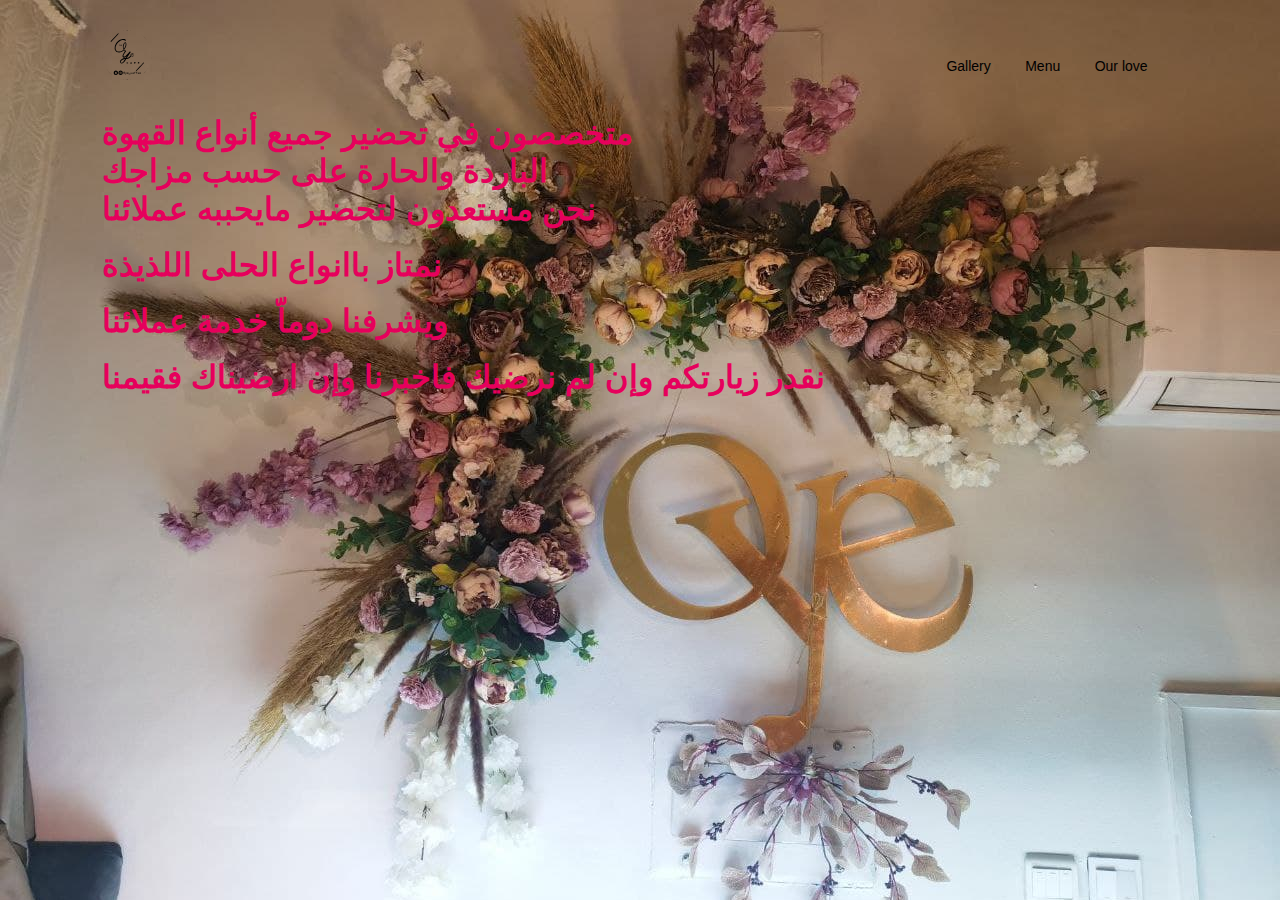
==== index.html @ 1ec8ffed "Add files via upload" ====
<!DOCTYPE html>
<html lang="ar" lang="en">
    <head>
        <meta name="viewport" content="width=device-width, initial-scale=1.0">
        <title>OYE Cafe</title>
        <link rel="stylesheet" href="AboutUs.css">
    </head>
    <body>
        <div class="container">
            <div class="navbar">
                 <a href="Oye1.html">
                <img src="tinywow_jpg_to_svg_176097.svg" class="logo">
                </a>
                <nav>
                    <ul id="menuList">
                        <li><a href="Gallery.html">Gallery</a></li>
                        <li><a href="Menu.html">Menu</a></li>
                        <li><a href="AboutUs.html">Our love</a></li>
                    </ul>
                </nav>
                <img src="menu.png" class="menu-icon" onclick="togglemenu()">
            </div>

            <section class="heading"><h1>متخصصون في تحضير جميع أنواع القهوة<br>
                الباردة والحارة على حسب مزاجك<br>نحن مستعدون لتحضير مايحببه عملائنا  <br>
            </h1></section><br>
            <section class="heading"><h1>نمتاز باانواع الحلى اللذيذة</h1></section><br>
            <section class="heading"><h1>ويشرفنا دوماّ خدمة عملائنا </h1></section><br>
            <section class="heading"><h1>نقدر زيارتكم وإن لم نرضيك فاخبرنا وإن ارضيناك فقيمنا 
            </h1></section>

            <script>
                var menuList = document.getElementById("menuList");
        
        
                menuList.style.maxHeight = "0px";
        
                function togglemenu(){
        
                    if(menuList.style.maxHeight == "0px")
                    {
                        menuList.style.maxHeight = "130px";
                    }
                    else{
                        menuList.style.maxHeight = "0px";
                    }
                }
            </script>

    </body>
---- AboutUs.css ----
*{
    margin: 0;
    padding: 0;
    font-family: 'Gill Sans', 'Gill Sans MT', Calibri, 'Trebuchet MS', sans-serif;
    box-sizing: border-box;
}

body{
    background: url(rr.jpg);
    background-size: cover;
}

.heading{
    color: #e6005c;
}

.container{
    width: 100%;
    min-height: 100vh;
    padding-left: 8%;
    padding-right: 8%;
    box-sizing: border-box;
    overflow: hidden;
}

.navbar{
    width: 100%;
    display: flex;
    align-items: center;
}

.logo{
    width: 50px;
    cursor: pointer;
    margin: 30px 0;
}

.menu-icon{
    width: 25px;
    cursor: pointer;
    display: none;
}

nav{
    flex: 1;
    text-align: right;
}

nav ul li{
    list-style: none;
    display: inline-block;
    margin-right: 30px;
}

nav ul li a{
    text-decoration: none;
    color: #000;
    font-size: 14px;
}

nav ul li a:hover{
    color: #ff5ea2;
}

@media only screen and (max-width:700px){

    nav ul{
        width: 135px;
        background: linear-gradient(#ff54a2, #ff575a);
        position: absolute;
        top: 75px;
        right: 0;
        z-index: 2;
    }

    nav ul li{
        display: block;
        margin-top: 10px;
        margin-bottom: 10px;
    }

    nav ul li a{
        color: #fff;
    }

    .menu-icon{
        display: block;
    }

    #menuList{
        overflow: hidden;
        transition: 0.5s;
    }

    .row{
        flex-direction: column-reverse;
        margin: 50px 0;
    }

    .col-2{
        flex-basis: 100%;
        margin-bottom: 50px;
    }

    .col-2 .controller{
        width: 77%;
    }

    .color-box{
        transform: translateX(75px);
    }

    .col-1{
        flex-basis: 100%;
    }

    .col-1 h2{
        font-size: 35px;
    }

    .col-1 h3{
        font-size: 15px;
    }

}
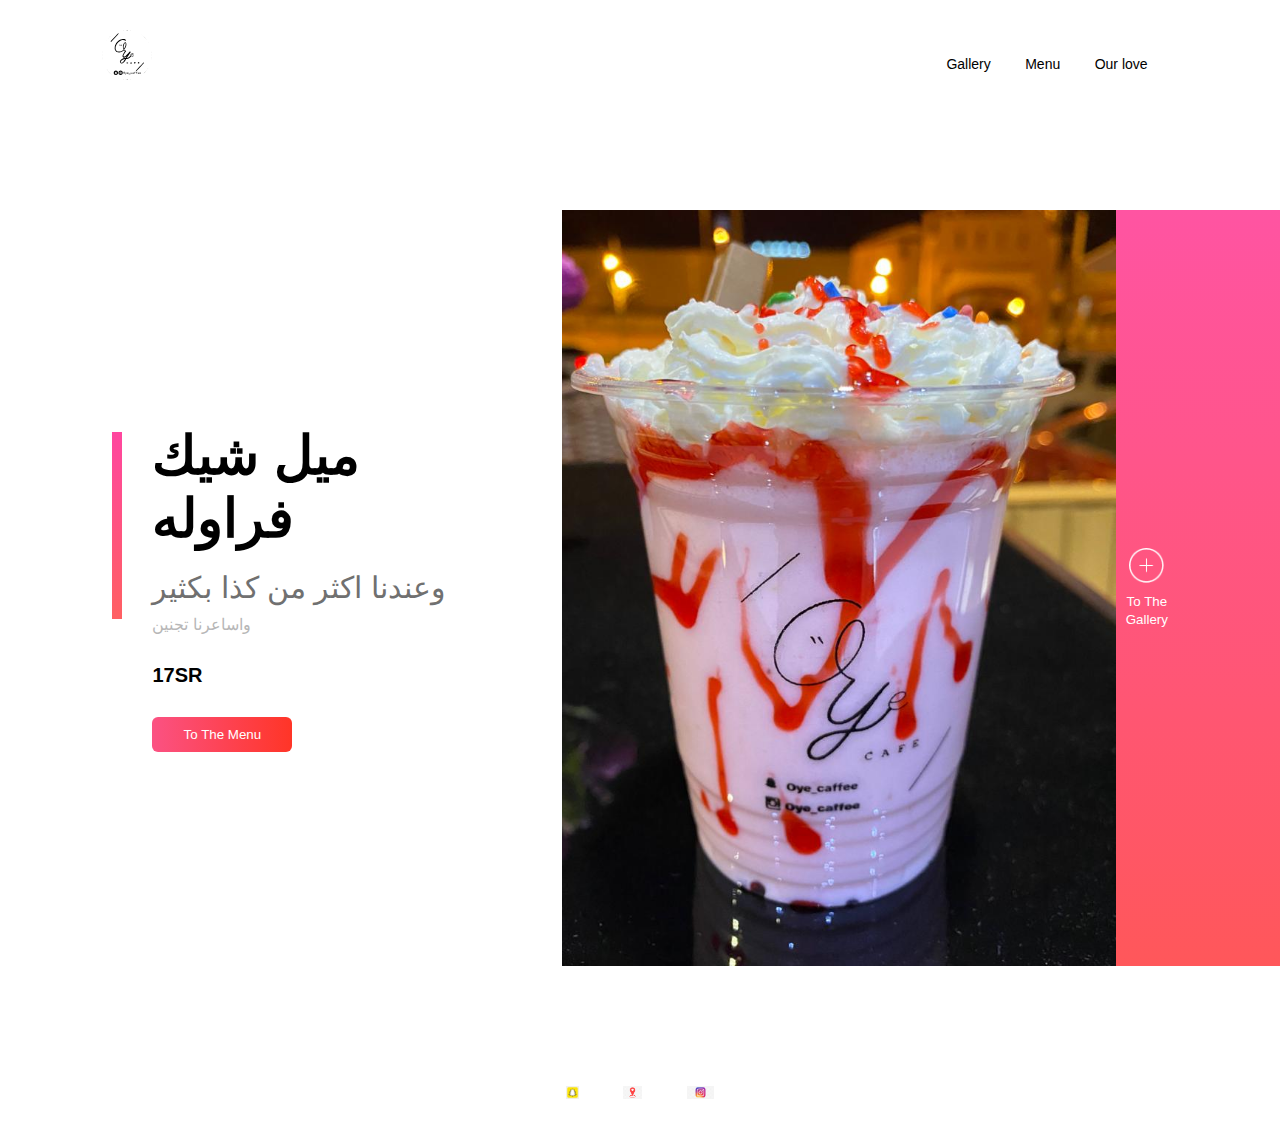
==== commit 2b2f8306: "Add files via upload" ====
--- a/index.html
+++ b/index.html
@@ -3,14 +3,12 @@
     <head>
         <meta name="viewport" content="width=device-width, initial-scale=1.0">
         <title>OYE Cafe</title>
-        <link rel="stylesheet" href="AboutUs.css">
+        <link rel="stylesheet" href="OYE1.css">
     </head>
     <body>
         <div class="container">
             <div class="navbar">
-                 <a href="Oye1.html">
                 <img src="tinywow_jpg_to_svg_176097.svg" class="logo">
-                </a>
                 <nav>
                     <ul id="menuList">
                         <li><a href="Gallery.html">Gallery</a></li>
@@ -21,30 +19,50 @@
                 <img src="menu.png" class="menu-icon" onclick="togglemenu()">
             </div>
 
-            <section class="heading"><h1>متخصصون في تحضير جميع أنواع القهوة<br>
-                الباردة والحارة على حسب مزاجك<br>نحن مستعدون لتحضير مايحببه عملائنا  <br>
-            </h1></section><br>
-            <section class="heading"><h1>نمتاز باانواع الحلى اللذيذة</h1></section><br>
-            <section class="heading"><h1>ويشرفنا دوماّ خدمة عملائنا </h1></section><br>
-            <section class="heading"><h1>نقدر زيارتكم وإن لم نرضيك فاخبرنا وإن ارضيناك فقيمنا 
-            </h1></section>
+        <div class="row">
+            <div class="col-1">
+                <h2>ميل شيك<br>فراوله</h2>
+                <h3>وعندنا اكثر من كذا بكثير</h3>
+                <p>واساعرنا تجنين</p>
+                <h4>17SR</h4>
+                <a href="Menu.html"><button type="button">To The Menu<img src="arrow.png"></button></a>
+            </div>
+            <div class="col-2">
+                <img src="1.jpg" class="controller">
+                <div class="color-box"></div>
+                <div class="add-btn">
+                    <a href="Gallery.html"><img src="add.png"></a>
+                    <p><small>To The Gallery</small></p>
+                </div>
+            </div>
 
-            <script>
-                var menuList = document.getElementById("menuList");
-        
-        
+        </div>
+
+        <div class="social-links">
+           <a href="https://www.snapchat.com/add/oye_caffee?share_id=NzQzMzE2&locale=en_SA@calendar=gregorian"> <img src="sp3.png"></a>
+           <a href="https://maps.app.goo.gl/xCwFzW2wnz6RVczRA"> <img src="lo2.png"></a>
+           <a href="https://instagram.com/oye_caffee?utm_medium=copy_link"> <img src="ig2.png"></a>
+        </div>
+
+    </div>
+
+    <script>
+        var menuList = document.getElementById("menuList");
+
+
+        menuList.style.maxHeight = "0px";
+
+        function togglemenu(){
+
+            if(menuList.style.maxHeight == "0px")
+            {
+                menuList.style.maxHeight = "130px";
+            }
+            else{
                 menuList.style.maxHeight = "0px";
-        
-                function togglemenu(){
-        
-                    if(menuList.style.maxHeight == "0px")
-                    {
-                        menuList.style.maxHeight = "130px";
-                    }
-                    else{
-                        menuList.style.maxHeight = "0px";
-                    }
-                }
-            </script>
+            }
+        }
+    </script>
 
-    </body>+    </body>
+</html>--- a/OYE1.css
+++ b/OYE1.css
@@ -0,0 +1,232 @@
+*{
+    margin: 0;
+    padding: 0;
+    font-family: 'Gill Sans', 'Gill Sans MT', Calibri, 'Trebuchet MS', sans-serif;
+}
+
+.container{
+    width: 100%;
+    min-height: 100vh;
+    padding-left: 8%;
+    padding-right: 8%;
+    box-sizing: border-box;
+    overflow: hidden;
+}
+
+.navbar{
+    width: 100%;
+    display: flex;
+    align-items: center;
+}
+
+.logo{
+    width: 50px;
+    cursor: pointer;
+    margin: 30px 0;
+}
+
+.menu-icon{
+    width: 25px;
+    cursor: pointer;
+    display: none;
+}
+
+nav{
+    flex: 1;
+    text-align: right;
+}
+
+nav ul li{
+    list-style: none;
+    display: inline-block;
+    margin-right: 30px;
+}
+
+nav ul li a{
+    text-decoration: none;
+    color: #000;
+    font-size: 14px;
+}
+
+nav ul li a:hover{
+    color: #ff5ea2;
+}
+
+.row{
+    display: flex;
+    justify-content:space-between;
+    align-items: center;
+    margin: 100px 0;
+}
+
+.col-1{
+    flex-basis: 40%;
+    position: relative;
+    margin-left: 50px;
+}
+
+.col-1 h2{
+    font-size: 54px;
+}
+
+.col-1 h3{
+    font-size: 30px;
+    color: #707070;
+    font-weight: 100;
+    margin: 20px 0 10px;
+}
+
+.col-1 p{
+    font-size: 16px;
+    color: #b7b7b7;
+    font-weight: 100;
+}
+
+.col-1 h4{
+    margin: 30px 0;
+    font-size: 20px;
+}
+
+button{
+    width: 140px;
+    border: 0;
+    padding: 12;
+    padding: 10px;
+    outline: none;
+    color: #fff;
+    background: linear-gradient(to right, #fb5283, #ff3527);
+    border-radius: 6px;
+    cursor: pointer;
+    transition: width 0.5s;
+}
+
+button img{
+    width: 30px;
+    display: none;
+}
+
+button:hover img{
+    display: block;
+}
+
+button:hover{
+    width: 160px;
+    display: flex;
+    justify-content: space-between;
+}
+
+.col-1::after{
+    content: "";
+    width: 10px;
+    height: 57%;
+    background: linear-gradient(#ff469f, #ff6062);
+    position: absolute;
+    left: -40px;
+    top: 8px;
+}
+
+.col-2{
+    position: relative;
+    flex-basis: 60%;
+    display: flex;
+    align-items: center;
+}
+
+.col-2 .controller{
+    width: 90%;
+}
+
+.color-box{
+    position: absolute;
+    right: 0;
+    top: 0;
+    background: linear-gradient(#ff54a2, #ff575a);
+    border-radius: 20px 0 0 20px;
+    height: 100%;
+    width: 80%;
+    z-index: -1;
+    transform: translateX(150px);
+}
+
+.add-btn img{
+    width: 35px;
+    margin-bottom: 5px;
+}
+
+.add-btn{
+    text-align: center;
+    color: #fff;
+    cursor: pointer;
+}
+
+.social-links img{
+    height: 13px;
+    margin: 20px;
+    cursor: pointer;
+}
+
+.social-links{
+    text-align: center;
+}
+
+@media only screen and (max-width:700px){
+
+    nav ul{
+        width: 135px;
+        background: linear-gradient(#ff54a2, #ff575a);
+        position: absolute;
+        top: 75px;
+        right: 0;
+        z-index: 2;
+    }
+
+    nav ul li{
+        display: block;
+        margin-top: 10px;
+        margin-bottom: 10px;
+    }
+
+    nav ul li a{
+        color: #fff;
+    }
+
+    .menu-icon{
+        display: block;
+    }
+
+    #menuList{
+        overflow: hidden;
+        transition: 0.5s;
+    }
+
+    .row{
+        flex-direction: column-reverse;
+        margin: 50px 0;
+    }
+
+    .col-2{
+        flex-basis: 100%;
+        margin-bottom: 50px;
+    }
+
+    .col-2 .controller{
+        width: 77%;
+    }
+
+    .color-box{
+        transform: translateX(75px);
+    }
+
+    .col-1{
+        flex-basis: 100%;
+    }
+
+    .col-1 h2{
+        font-size: 35px;
+    }
+
+    .col-1 h3{
+        font-size: 15px;
+    }
+
+}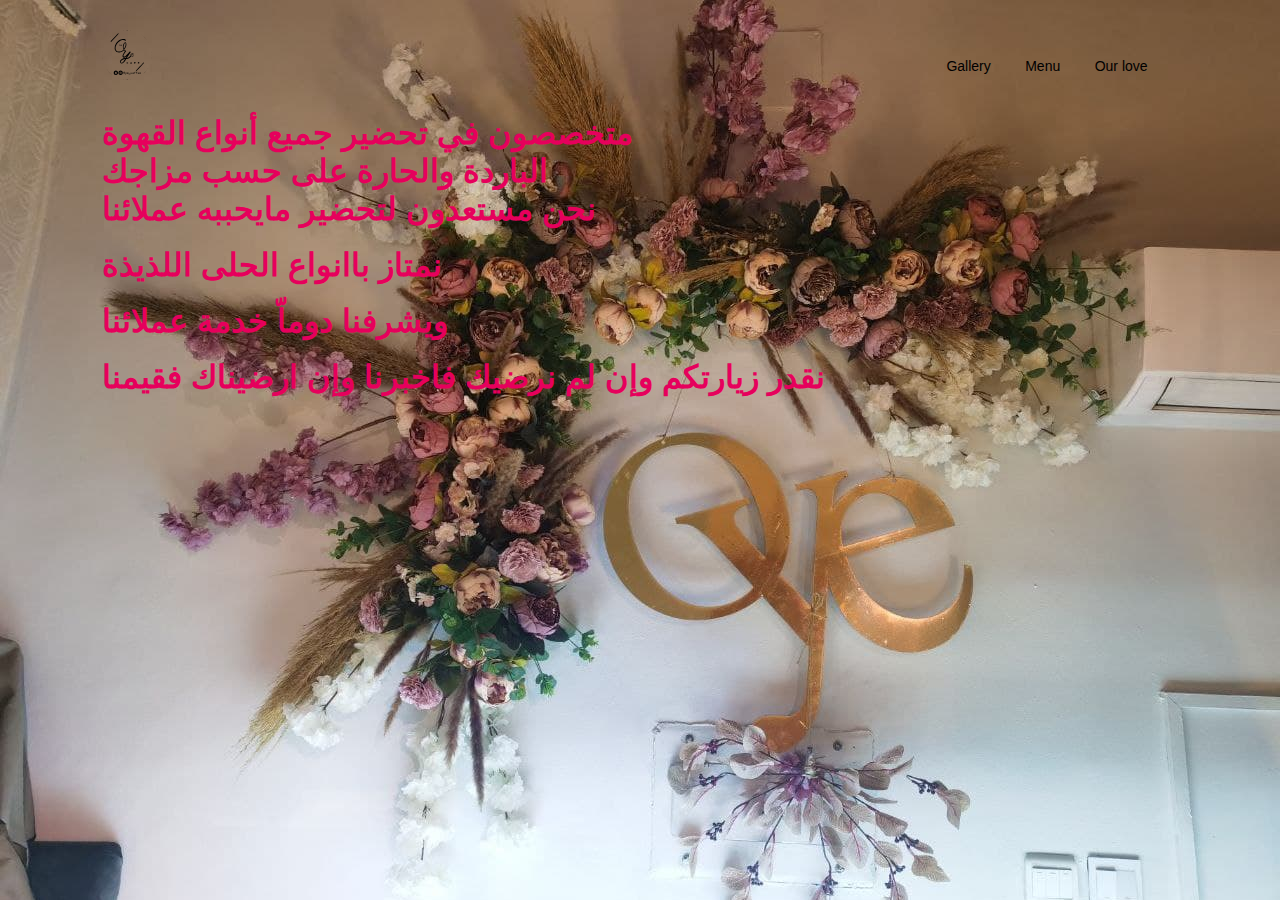
==== commit 47bd8957: "Add files via upload" ====
--- a/index.html
+++ b/index.html
@@ -3,12 +3,14 @@
     <head>
         <meta name="viewport" content="width=device-width, initial-scale=1.0">
         <title>OYE Cafe</title>
-        <link rel="stylesheet" href="OYE1.css">
+        <link rel="stylesheet" href="AboutUs.css">
     </head>
     <body>
         <div class="container">
             <div class="navbar">
+                 <a href="Oye1.html">
                 <img src="tinywow_jpg_to_svg_176097.svg" class="logo">
+                </a>
                 <nav>
                     <ul id="menuList">
                         <li><a href="Gallery.html">Gallery</a></li>
@@ -19,50 +21,30 @@
                 <img src="menu.png" class="menu-icon" onclick="togglemenu()">
             </div>
 
-        <div class="row">
-            <div class="col-1">
-                <h2>ميل شيك<br>فراوله</h2>
-                <h3>وعندنا اكثر من كذا بكثير</h3>
-                <p>واساعرنا تجنين</p>
-                <h4>17SR</h4>
-                <a href="Menu.html"><button type="button">To The Menu<img src="arrow.png"></button></a>
-            </div>
-            <div class="col-2">
-                <img src="1.jpg" class="controller">
-                <div class="color-box"></div>
-                <div class="add-btn">
-                    <a href="Gallery.html"><img src="add.png"></a>
-                    <p><small>To The Gallery</small></p>
-                </div>
-            </div>
+            <section class="heading"><h1>متخصصون في تحضير جميع أنواع القهوة<br>
+                الباردة والحارة على حسب مزاجك<br>نحن مستعدون لتحضير مايحببه عملائنا  <br>
+            </h1></section><br>
+            <section class="heading"><h1>نمتاز باانواع الحلى اللذيذة</h1></section><br>
+            <section class="heading"><h1>ويشرفنا دوماّ خدمة عملائنا </h1></section><br>
+            <section class="heading"><h1>نقدر زيارتكم وإن لم نرضيك فاخبرنا وإن ارضيناك فقيمنا 
+            </h1></section>
 
-        </div>
+            <script>
+                var menuList = document.getElementById("menuList");
+        
+        
+                menuList.style.maxHeight = "0px";
+        
+                function togglemenu(){
+        
+                    if(menuList.style.maxHeight == "0px")
+                    {
+                        menuList.style.maxHeight = "130px";
+                    }
+                    else{
+                        menuList.style.maxHeight = "0px";
+                    }
+                }
+            </script>
 
-        <div class="social-links">
-           <a href="https://www.snapchat.com/add/oye_caffee?share_id=NzQzMzE2&locale=en_SA@calendar=gregorian"> <img src="sp3.png"></a>
-           <a href="https://maps.app.goo.gl/xCwFzW2wnz6RVczRA"> <img src="lo2.png"></a>
-           <a href="https://instagram.com/oye_caffee?utm_medium=copy_link"> <img src="ig2.png"></a>
-        </div>
-
-    </div>
-
-    <script>
-        var menuList = document.getElementById("menuList");
-
-
-        menuList.style.maxHeight = "0px";
-
-        function togglemenu(){
-
-            if(menuList.style.maxHeight == "0px")
-            {
-                menuList.style.maxHeight = "130px";
-            }
-            else{
-                menuList.style.maxHeight = "0px";
-            }
-        }
-    </script>
-
-    </body>
-</html>+    </body>--- a/AboutUs.css
+++ b/AboutUs.css
@@ -0,0 +1,125 @@
+*{
+    margin: 0;
+    padding: 0;
+    font-family: 'Gill Sans', 'Gill Sans MT', Calibri, 'Trebuchet MS', sans-serif;
+    box-sizing: border-box;
+}
+
+body{
+    background: url(rr.jpg);
+    background-size: cover;
+}
+
+.heading{
+    color: #e6005c;
+}
+
+.container{
+    width: 100%;
+    min-height: 100vh;
+    padding-left: 8%;
+    padding-right: 8%;
+    box-sizing: border-box;
+    overflow: hidden;
+}
+
+.navbar{
+    width: 100%;
+    display: flex;
+    align-items: center;
+}
+
+.logo{
+    width: 50px;
+    cursor: pointer;
+    margin: 30px 0;
+}
+
+.menu-icon{
+    width: 25px;
+    cursor: pointer;
+    display: none;
+}
+
+nav{
+    flex: 1;
+    text-align: right;
+}
+
+nav ul li{
+    list-style: none;
+    display: inline-block;
+    margin-right: 30px;
+}
+
+nav ul li a{
+    text-decoration: none;
+    color: #000;
+    font-size: 14px;
+}
+
+nav ul li a:hover{
+    color: #ff5ea2;
+}
+
+@media only screen and (max-width:700px){
+
+    nav ul{
+        width: 135px;
+        background: linear-gradient(#ff54a2, #ff575a);
+        position: absolute;
+        top: 75px;
+        right: 0;
+        z-index: 2;
+    }
+
+    nav ul li{
+        display: block;
+        margin-top: 10px;
+        margin-bottom: 10px;
+    }
+
+    nav ul li a{
+        color: #fff;
+    }
+
+    .menu-icon{
+        display: block;
+    }
+
+    #menuList{
+        overflow: hidden;
+        transition: 0.5s;
+    }
+
+    .row{
+        flex-direction: column-reverse;
+        margin: 50px 0;
+    }
+
+    .col-2{
+        flex-basis: 100%;
+        margin-bottom: 50px;
+    }
+
+    .col-2 .controller{
+        width: 77%;
+    }
+
+    .color-box{
+        transform: translateX(75px);
+    }
+
+    .col-1{
+        flex-basis: 100%;
+    }
+
+    .col-1 h2{
+        font-size: 35px;
+    }
+
+    .col-1 h3{
+        font-size: 15px;
+    }
+
+}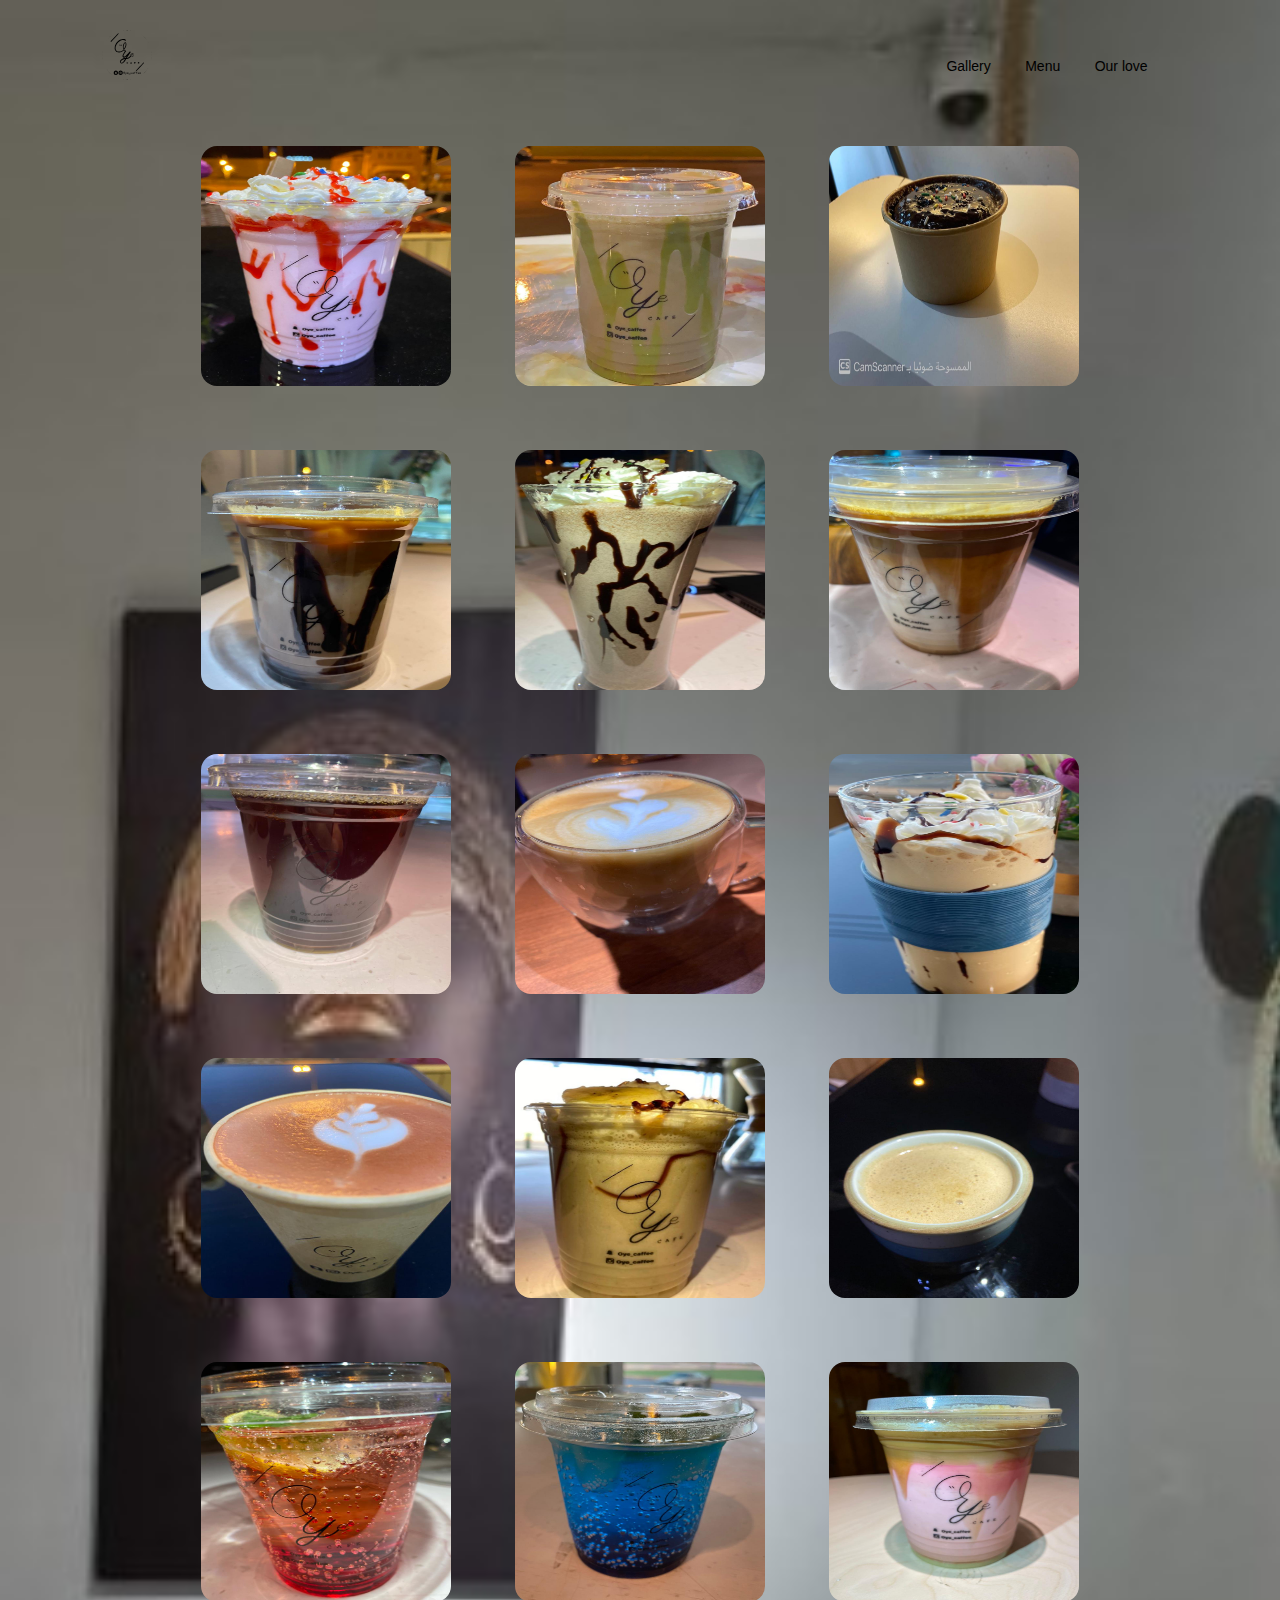
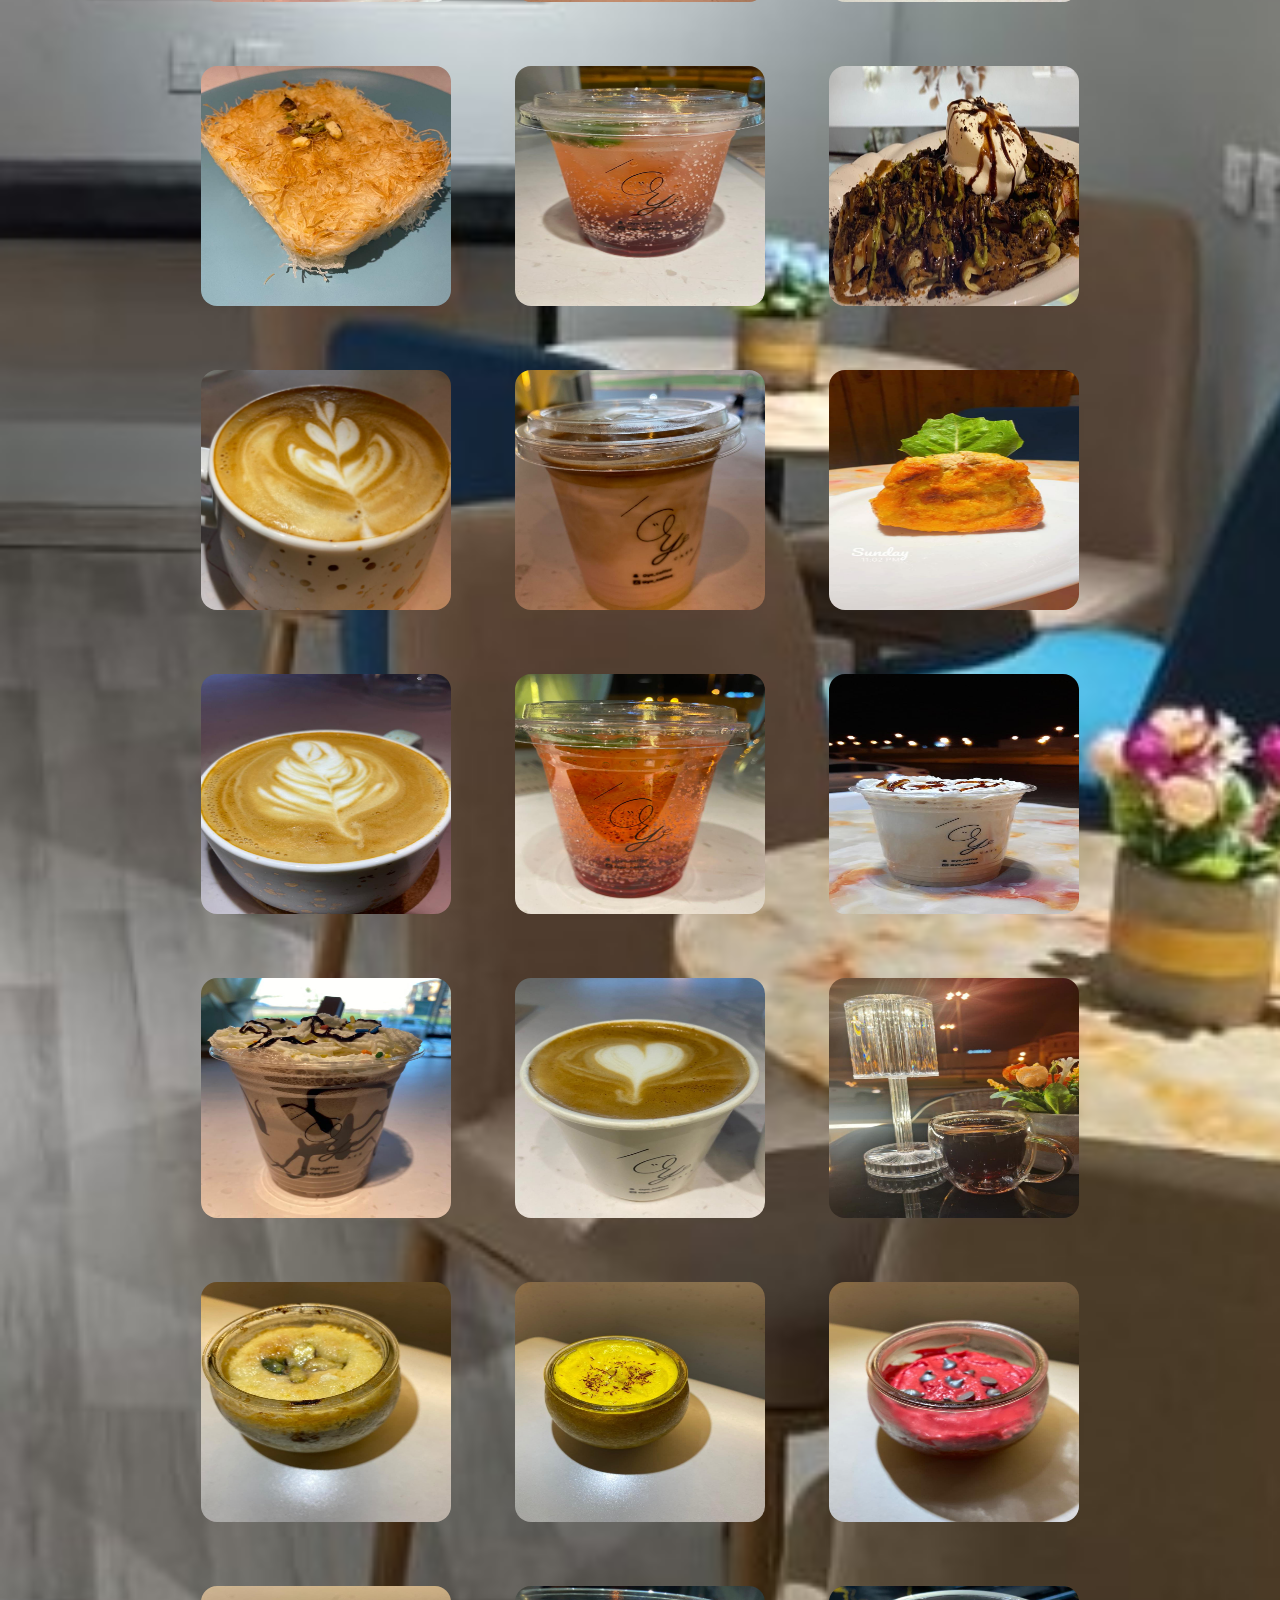
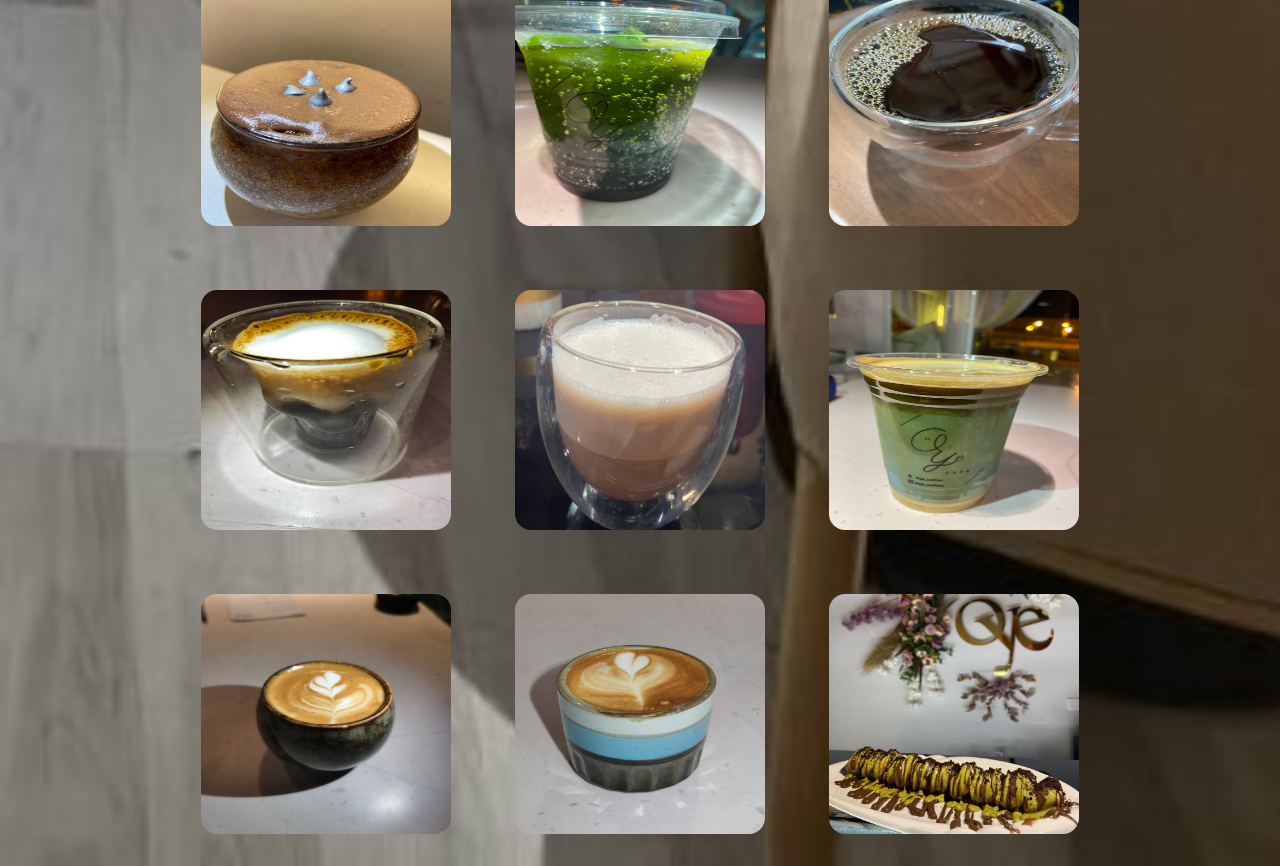
==== commit abba3088: "Add files via upload" ====
--- a/index.html
+++ b/index.html
@@ -3,12 +3,13 @@
     <head>
         <meta name="viewport" content="width=device-width, initial-scale=1.0">
         <title>OYE Cafe</title>
-        <link rel="stylesheet" href="AboutUs.css">
+        <link rel="stylesheet" href="Gallery.css">
     </head>
     <body>
+
         <div class="container">
             <div class="navbar">
-                 <a href="Oye1.html">
+                <a href="Oye1.html">
                 <img src="tinywow_jpg_to_svg_176097.svg" class="logo">
                 </a>
                 <nav>
@@ -21,14 +22,48 @@
                 <img src="menu.png" class="menu-icon" onclick="togglemenu()">
             </div>
 
-            <section class="heading"><h1>متخصصون في تحضير جميع أنواع القهوة<br>
-                الباردة والحارة على حسب مزاجك<br>نحن مستعدون لتحضير مايحببه عملائنا  <br>
-            </h1></section><br>
-            <section class="heading"><h1>نمتاز باانواع الحلى اللذيذة</h1></section><br>
-            <section class="heading"><h1>ويشرفنا دوماّ خدمة عملائنا </h1></section><br>
-            <section class="heading"><h1>نقدر زيارتكم وإن لم نرضيك فاخبرنا وإن ارضيناك فقيمنا 
-            </h1></section>
-
+            <div class="video-container">
+                <img src="1.jpg" class="video">
+                <img src="2.jpg" class="video">
+                <img src="3.jpg" class="video">
+                <img src="4.jpg" class="video">
+                <img src="5.jpg" class="video">
+                <img src="6.jpg" class="video">
+                <img src="7.jpg" class="video">
+                <img src="8.jpg" class="video">
+                <img src="9.jpg" class="video">
+                <img src="10.jpg" class="video">
+                <img src="11.jpg" class="video">
+                <img src="12.jpg" class="video">
+                <img src="13.jpg" class="video">
+                <img src="14.jpg" class="video">
+                <img src="15.jpg" class="video">
+                <img src="16.jpg" class="video">
+                <img src="17.jpg" class="video">
+                <img src="18.jpg" class="video">
+                <img src="20.jpg" class="video">
+                <img src="21.jpg" class="video">
+                <img src="22.jpg" class="video">
+                <img src="23.jpg" class="video">
+                <img src="24.jpg" class="video">
+                <img src="25.jpg" class="video">
+                <img src="26.jpg" class="video">
+                <img src="27.jpg" class="video">
+                <img src="28.jpg" class="video">
+                <img src="29.jpg" class="video">
+                <img src="30.jpg" class="video">
+                <img src="31.jpg" class="video">
+                <img src="32.jpg" class="video">
+                <img src="33.jpeg" class="video">
+                <img src="34.jpeg" class="video">
+                <img src="35.jpeg" class="video">
+                <img src="36.jpeg" class="video">
+                <img src="37.jpeg" class="video">
+                <img src="38.jpeg" class="video">
+                <img src="39.jpeg" class="video">
+                <img src="41.jpeg" class="video">
+            </div>
+        
             <script>
                 var menuList = document.getElementById("menuList");
         
@@ -47,4 +82,5 @@
                 }
             </script>
 
-    </body>+    </body>
+</html>--- a/Gallery.css
+++ b/Gallery.css
@@ -0,0 +1,150 @@
+*{
+    margin: 0;
+    padding: 0;
+    font-family: 'Gill Sans', 'Gill Sans MT', Calibri, 'Trebuchet MS', sans-serif;
+    box-sizing: border-box;
+}
+
+body{
+    background: url(Insidetheoyecafe1.jpg);
+    background-size: cover;
+}
+
+.container{
+    width: 100%;
+    min-height: 100vh;
+    padding-left: 8%;
+    padding-right: 8%;
+    box-sizing: border-box;
+    overflow: hidden;
+}
+
+.navbar{
+    width: 100%;
+    display: flex;
+    align-items: center;
+}
+
+.logo{
+    width: 50px;
+    cursor: pointer;
+    margin: 30px 0;
+}
+
+.menu-icon{
+    width: 25px;
+    cursor: pointer;
+    display: none;
+}
+
+nav{
+    flex: 1;
+    text-align: right;
+}
+
+nav ul li{
+    list-style: none;
+    display: inline-block;
+    margin-right: 30px;
+}
+
+nav ul li a{
+    text-decoration: none;
+    color: #000;
+    font-size: 14px;
+}
+
+nav ul li a:hover{
+    color: #ff5ea2;
+}
+
+.video-container{
+    display: flex;
+    justify-content: center;
+    flex-wrap: wrap;
+}
+
+.video-container .video{
+    height: 240px;
+    width: 250px;
+    margin: 32px;
+    box-shadow: 0 8px 16px rgba,(0, 0, 0, .5);
+    overflow: hidden;
+    border-radius: 16px;
+}
+
+.video-container .video img{
+    height: 100%;
+    width: 100%;
+    object-fit: cover;
+    outline: none;
+    border: none;
+    cursor: pointer;
+}
+
+.video-container .video img:hover{
+    transition: 0.2s linear;
+    transform: scale(1.3s);
+}
+
+@media only screen and (max-width:700px){
+
+    nav ul{
+        width: 135px;
+        background: linear-gradient(#ff54a2, #ff575a);
+        position: absolute;
+        top: 75px;
+        right: 0;
+        z-index: 2;
+    }
+
+    nav ul li{
+        display: block;
+        margin-top: 10px;
+        margin-bottom: 10px;
+    }
+
+    nav ul li a{
+        color: #fff;
+    }
+
+    .menu-icon{
+        display: block;
+    }
+
+    #menuList{
+        overflow: hidden;
+        transition: 0.5s;
+    }
+
+    .row{
+        flex-direction: column-reverse;
+        margin: 50px 0;
+    }
+
+    .col-2{
+        flex-basis: 100%;
+        margin-bottom: 50px;
+    }
+
+    .col-2 .controller{
+        width: 77%;
+    }
+
+    .color-box{
+        transform: translateX(75px);
+    }
+
+    .col-1{
+        flex-basis: 100%;
+    }
+
+    .col-1 h2{
+        font-size: 35px;
+    }
+
+    .col-1 h3{
+        font-size: 15px;
+    }
+
+}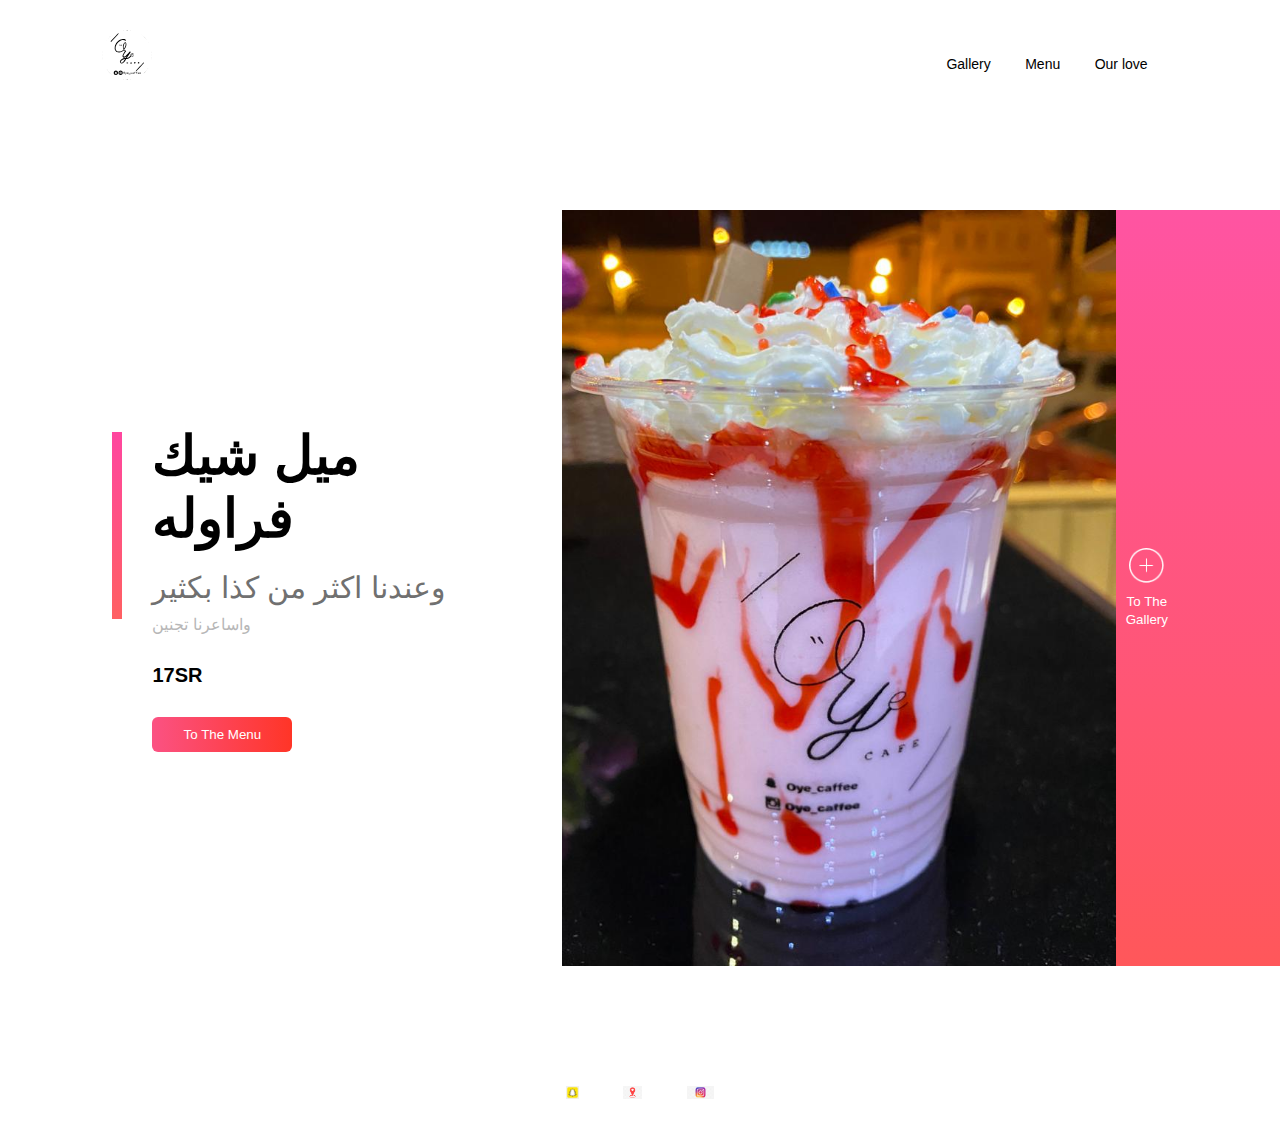
==== commit 5fa56bcb: "Add files via upload" ====
--- a/index.html
+++ b/index.html
@@ -3,15 +3,12 @@
     <head>
         <meta name="viewport" content="width=device-width, initial-scale=1.0">
         <title>OYE Cafe</title>
-        <link rel="stylesheet" href="Gallery.css">
+        <link rel="stylesheet" href="OYE1.css">
     </head>
     <body>
-
         <div class="container">
             <div class="navbar">
-                <a href="Oye1.html">
                 <img src="tinywow_jpg_to_svg_176097.svg" class="logo">
-                </a>
                 <nav>
                     <ul id="menuList">
                         <li><a href="Gallery.html">Gallery</a></li>
@@ -22,65 +19,50 @@
                 <img src="menu.png" class="menu-icon" onclick="togglemenu()">
             </div>
 
-            <div class="video-container">
-                <img src="1.jpg" class="video">
-                <img src="2.jpg" class="video">
-                <img src="3.jpg" class="video">
-                <img src="4.jpg" class="video">
-                <img src="5.jpg" class="video">
-                <img src="6.jpg" class="video">
-                <img src="7.jpg" class="video">
-                <img src="8.jpg" class="video">
-                <img src="9.jpg" class="video">
-                <img src="10.jpg" class="video">
-                <img src="11.jpg" class="video">
-                <img src="12.jpg" class="video">
-                <img src="13.jpg" class="video">
-                <img src="14.jpg" class="video">
-                <img src="15.jpg" class="video">
-                <img src="16.jpg" class="video">
-                <img src="17.jpg" class="video">
-                <img src="18.jpg" class="video">
-                <img src="20.jpg" class="video">
-                <img src="21.jpg" class="video">
-                <img src="22.jpg" class="video">
-                <img src="23.jpg" class="video">
-                <img src="24.jpg" class="video">
-                <img src="25.jpg" class="video">
-                <img src="26.jpg" class="video">
-                <img src="27.jpg" class="video">
-                <img src="28.jpg" class="video">
-                <img src="29.jpg" class="video">
-                <img src="30.jpg" class="video">
-                <img src="31.jpg" class="video">
-                <img src="32.jpg" class="video">
-                <img src="33.jpeg" class="video">
-                <img src="34.jpeg" class="video">
-                <img src="35.jpeg" class="video">
-                <img src="36.jpeg" class="video">
-                <img src="37.jpeg" class="video">
-                <img src="38.jpeg" class="video">
-                <img src="39.jpeg" class="video">
-                <img src="41.jpeg" class="video">
+        <div class="row">
+            <div class="col-1">
+                <h2>ميل شيك<br>فراوله</h2>
+                <h3>وعندنا اكثر من كذا بكثير</h3>
+                <p>واساعرنا تجنين</p>
+                <h4>17SR</h4>
+                <a href="Menu.html"><button type="button">To The Menu<img src="arrow.png"></button></a>
             </div>
-        
-            <script>
-                var menuList = document.getElementById("menuList");
-        
-        
+            <div class="col-2">
+                <img src="1.jpg" class="controller">
+                <div class="color-box"></div>
+                <div class="add-btn">
+                    <a href="Gallery.html"><img src="add.png"></a>
+                    <p><small>To The Gallery</small></p>
+                </div>
+            </div>
+
+        </div>
+
+        <div class="social-links">
+           <a href="https://www.snapchat.com/add/oye_caffee?share_id=NzQzMzE2&locale=en_SA@calendar=gregorian"> <img src="sp3.png"></a>
+           <a href="https://maps.app.goo.gl/xCwFzW2wnz6RVczRA"> <img src="lo2.png"></a>
+           <a href="https://instagram.com/oye_caffee?utm_medium=copy_link"> <img src="ig2.png"></a>
+        </div>
+
+    </div>
+
+    <script>
+        var menuList = document.getElementById("menuList");
+
+
+        menuList.style.maxHeight = "0px";
+
+        function togglemenu(){
+
+            if(menuList.style.maxHeight == "0px")
+            {
+                menuList.style.maxHeight = "130px";
+            }
+            else{
                 menuList.style.maxHeight = "0px";
-        
-                function togglemenu(){
-        
-                    if(menuList.style.maxHeight == "0px")
-                    {
-                        menuList.style.maxHeight = "130px";
-                    }
-                    else{
-                        menuList.style.maxHeight = "0px";
-                    }
-                }
-            </script>
+            }
+        }
+    </script>
 
     </body>
 </html>--- a/OYE1.css
+++ b/OYE1.css
@@ -0,0 +1,232 @@
+*{
+    margin: 0;
+    padding: 0;
+    font-family: 'Gill Sans', 'Gill Sans MT', Calibri, 'Trebuchet MS', sans-serif;
+}
+
+.container{
+    width: 100%;
+    min-height: 100vh;
+    padding-left: 8%;
+    padding-right: 8%;
+    box-sizing: border-box;
+    overflow: hidden;
+}
+
+.navbar{
+    width: 100%;
+    display: flex;
+    align-items: center;
+}
+
+.logo{
+    width: 50px;
+    cursor: pointer;
+    margin: 30px 0;
+}
+
+.menu-icon{
+    width: 25px;
+    cursor: pointer;
+    display: none;
+}
+
+nav{
+    flex: 1;
+    text-align: right;
+}
+
+nav ul li{
+    list-style: none;
+    display: inline-block;
+    margin-right: 30px;
+}
+
+nav ul li a{
+    text-decoration: none;
+    color: #000;
+    font-size: 14px;
+}
+
+nav ul li a:hover{
+    color: #ff5ea2;
+}
+
+.row{
+    display: flex;
+    justify-content:space-between;
+    align-items: center;
+    margin: 100px 0;
+}
+
+.col-1{
+    flex-basis: 40%;
+    position: relative;
+    margin-left: 50px;
+}
+
+.col-1 h2{
+    font-size: 54px;
+}
+
+.col-1 h3{
+    font-size: 30px;
+    color: #707070;
+    font-weight: 100;
+    margin: 20px 0 10px;
+}
+
+.col-1 p{
+    font-size: 16px;
+    color: #b7b7b7;
+    font-weight: 100;
+}
+
+.col-1 h4{
+    margin: 30px 0;
+    font-size: 20px;
+}
+
+button{
+    width: 140px;
+    border: 0;
+    padding: 12;
+    padding: 10px;
+    outline: none;
+    color: #fff;
+    background: linear-gradient(to right, #fb5283, #ff3527);
+    border-radius: 6px;
+    cursor: pointer;
+    transition: width 0.5s;
+}
+
+button img{
+    width: 30px;
+    display: none;
+}
+
+button:hover img{
+    display: block;
+}
+
+button:hover{
+    width: 160px;
+    display: flex;
+    justify-content: space-between;
+}
+
+.col-1::after{
+    content: "";
+    width: 10px;
+    height: 57%;
+    background: linear-gradient(#ff469f, #ff6062);
+    position: absolute;
+    left: -40px;
+    top: 8px;
+}
+
+.col-2{
+    position: relative;
+    flex-basis: 60%;
+    display: flex;
+    align-items: center;
+}
+
+.col-2 .controller{
+    width: 90%;
+}
+
+.color-box{
+    position: absolute;
+    right: 0;
+    top: 0;
+    background: linear-gradient(#ff54a2, #ff575a);
+    border-radius: 20px 0 0 20px;
+    height: 100%;
+    width: 80%;
+    z-index: -1;
+    transform: translateX(150px);
+}
+
+.add-btn img{
+    width: 35px;
+    margin-bottom: 5px;
+}
+
+.add-btn{
+    text-align: center;
+    color: #fff;
+    cursor: pointer;
+}
+
+.social-links img{
+    height: 13px;
+    margin: 20px;
+    cursor: pointer;
+}
+
+.social-links{
+    text-align: center;
+}
+
+@media only screen and (max-width:700px){
+
+    nav ul{
+        width: 135px;
+        background: linear-gradient(#ff54a2, #ff575a);
+        position: absolute;
+        top: 75px;
+        right: 0;
+        z-index: 2;
+    }
+
+    nav ul li{
+        display: block;
+        margin-top: 10px;
+        margin-bottom: 10px;
+    }
+
+    nav ul li a{
+        color: #fff;
+    }
+
+    .menu-icon{
+        display: block;
+    }
+
+    #menuList{
+        overflow: hidden;
+        transition: 0.5s;
+    }
+
+    .row{
+        flex-direction: column-reverse;
+        margin: 50px 0;
+    }
+
+    .col-2{
+        flex-basis: 100%;
+        margin-bottom: 50px;
+    }
+
+    .col-2 .controller{
+        width: 77%;
+    }
+
+    .color-box{
+        transform: translateX(75px);
+    }
+
+    .col-1{
+        flex-basis: 100%;
+    }
+
+    .col-1 h2{
+        font-size: 35px;
+    }
+
+    .col-1 h3{
+        font-size: 15px;
+    }
+
+}